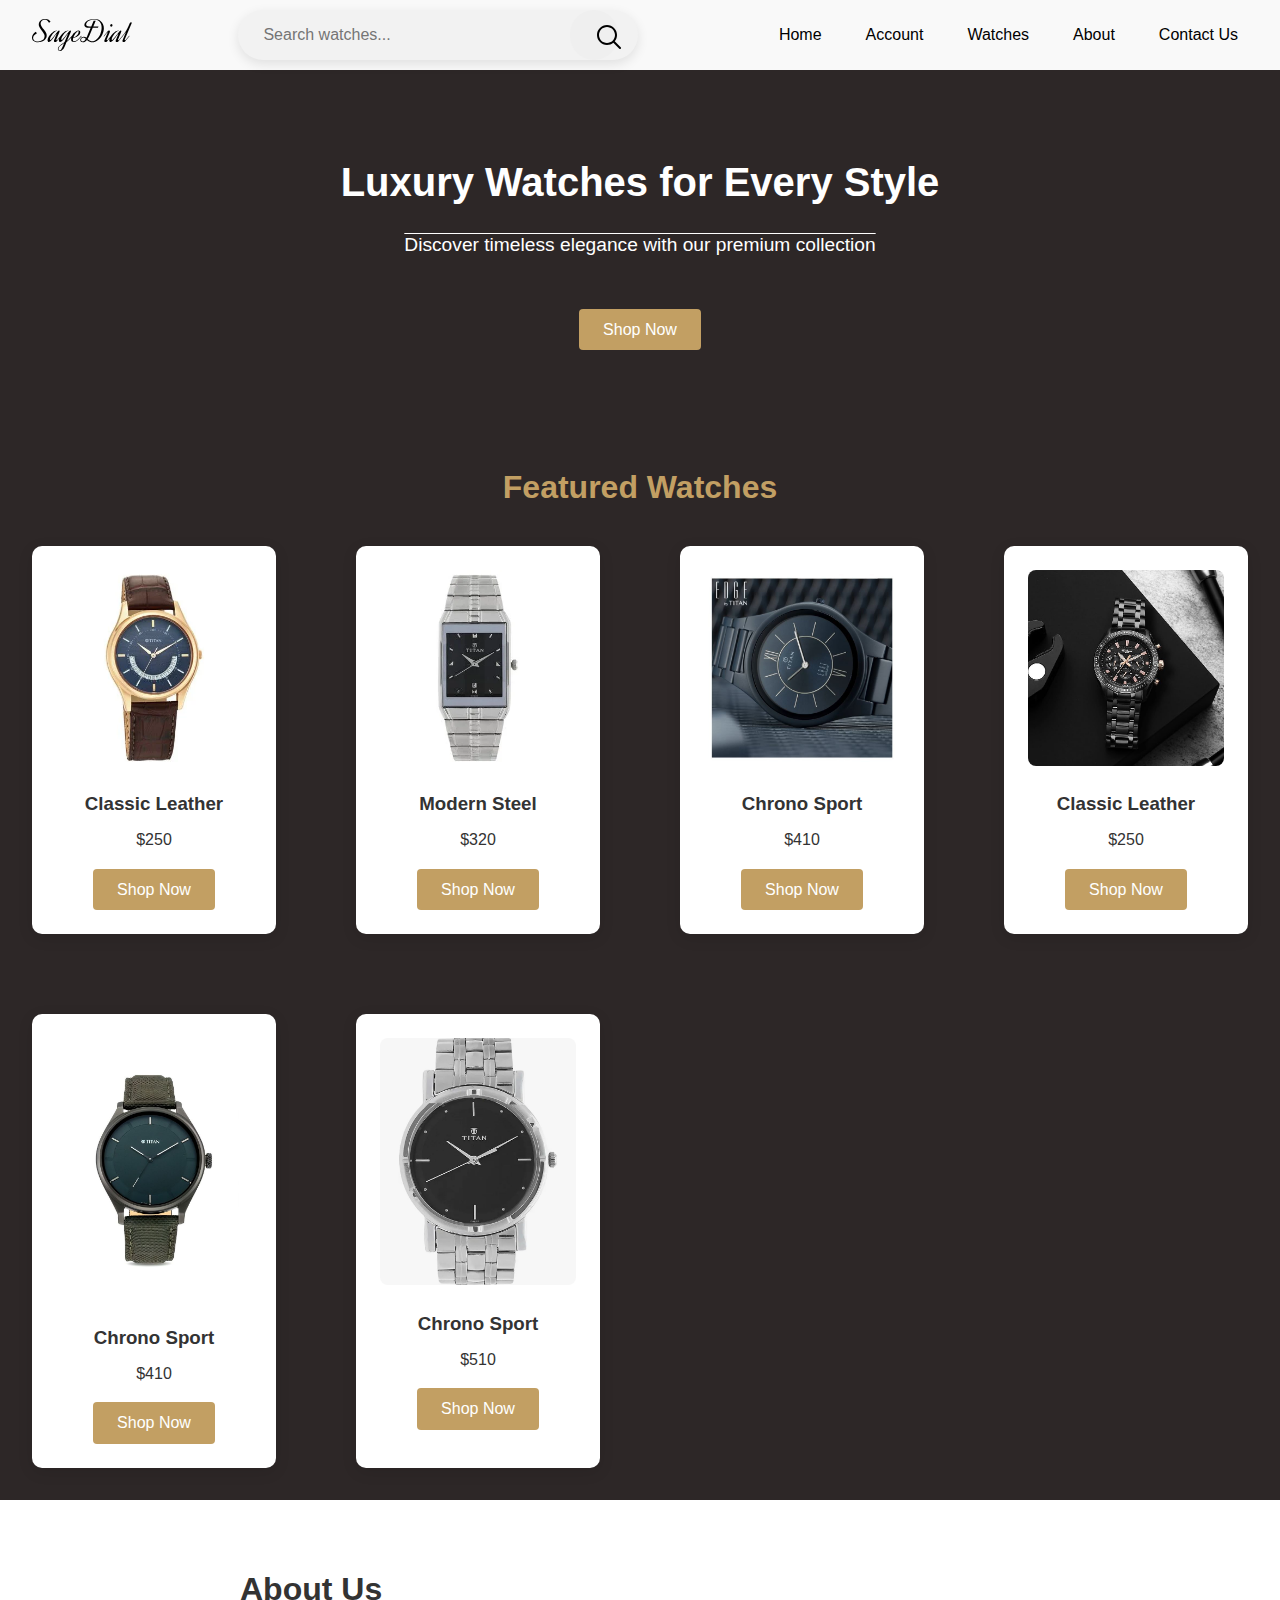
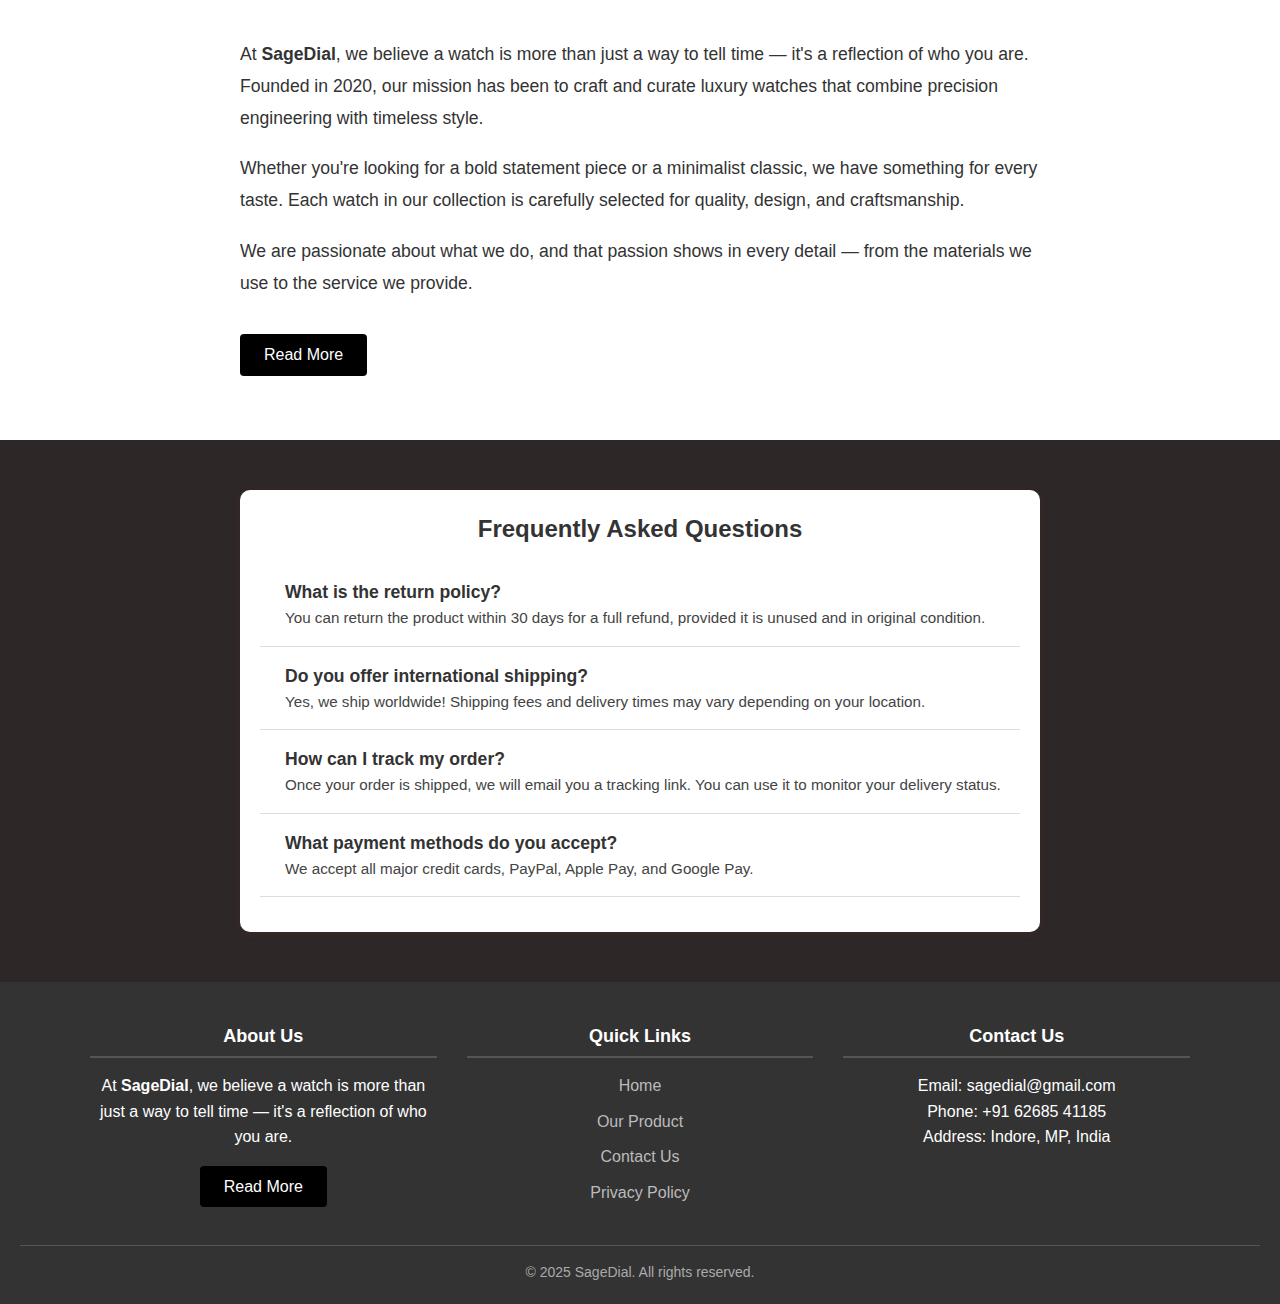
==== index.html @ c4737204 "Add files via upload" ====
<!DOCTYPE html>
<html lang="en">

<head>
  <meta charset="UTF-8" />
  <meta name="viewport" content="width=device-width, initial-scale=1.0" />
  <title>Watch Store</title>
  <link rel="stylesheet" href="style.css" />
</head>

<body>
  <header>
    <img src="text.svg" alt="logo" style="width: 100px;">
    <search>
      <div class="search-container">
        <input type="text" placeholder="Search watches..." class="search-input">
        <button class="search-button"><img src="icons8-search.svg" alt=""></button>
      </div>
    </search>
    <!-- <nav>
      <a href="index.html">Home</a>
      <a href="index.html">Account</a>
      <a href="product.html">Watches</a>
      <a href="about.html">About</a>
      <a href="contact.html">Contact</a>
    </nav> -->
    <nav>
      <ul>
        <li><a href="index.html">Home</a></li>
        <li>
          <a href="index.html">Account</a>
          <ul>
            <li><a href="singup.html">Sign Up</a></li>
            <li><a href="singin.html">Sign In</a></li>
          </ul>
        </li>
        <li><a href="product.html">Watches</a></li>
        <li><a href="about.html">About</a></li>
        <li><a href="contact.html">Contact Us</a></li>
      </ul>
    </nav>

  </header>

  <section class="hero">
    <!-- <video src="watch.mp4" style="width: 100%; height: 10px;"></video> -->
    <h2>Luxury Watches for Every Style</h2>
    <p>Discover timeless elegance with our premium collection</p>
    <a href="product.html" class="shop-btn">Shop Now</a>
  </section>

  <section class="products">
    <h2>Featured Watches</h2>
    <div class="product-grid">
      <div class="product-card">
        <img src="1713WL01_1.webp" alt="Watch 1">
        <h3>Classic Leather</h3>
        <p>$250</p>
        <a href="product.html?id=1" class="shop-btn">Shop Now</a>
      </div>
      <div class="product-card">
        <img src="9151SM02_1.webp" alt="Watch 2">
        <h3>Modern Steel</h3>
        <p>$320</p>
        <a href="product.html?id=1" class="shop-btn">Shop Now</a>
      </div>
      <div class="product-card">
        <img src="Titan Ceramic Edge just got a bit more….jpeg" alt="Watch 3">
        <h3>Chrono Sport</h3>
        <p>$410</p>
        <a href="product.html?id=1" class="shop-btn">Shop Now</a>
      </div>
      <div class="product-card">
        <img src="Titan Octane Black Dial Chronograph Stainless Steel Watch for Men-NS90077KM04.jpeg" alt="Watch 1">
        <h3>Classic Leather</h3>
        <p>$250</p>
        <a href="product.html?id=1" class="shop-btn">Shop Now</a>
      </div>

      <div class="product-card">
        <img src="Titan watches for men.jpeg" alt="Watch 3">
        <h3>Chrono Sport</h3>
        <p>$410</p>
        <a href="product.html?id=1" class="shop-btn">Shop Now</a>
      </div>

      <div class="product-card">
        <img src="TITAN men's watch.jpeg" alt="Watch 3">
        <h3>Chrono Sport</h3>
        <p>$510</p>
        <a href="product.html?id=1" class="shop-btn">Shop Now</a>
      </div>


    </div>
  </section>

  <!-- <section class="about">
    <div class="about-container">
      <h2>About Us</h2>
      <p>
        At <strong>Elegant Timepieces</strong>, we believe a watch is more than just a way to tell time — it's a reflection of who you are. Founded in 2020, our mission has been to craft and curate luxury watches that combine precision engineering with timeless style.
      </p>
      <p>
        Whether you're looking for a bold statement piece or a minimalist classic, we have something for every taste. Each watch in our collection is carefully selected for quality, design, and craftsmanship.
      </p>
      <p>
        We are passionate about what we do, and that passion shows in every detail — from the materials we use to the service we provide.
      </p>
    </div>
  </section> -->
  <section class="about">
    <div class="about-container">
      <h2>About Us</h2>
      <p>
        At <strong>SageDial</strong>, we believe a watch is more than just a way to tell time — it's a
        reflection of who you are. Founded in 2020, our mission has been to craft and curate luxury watches that combine
        precision engineering with timeless style.
      </p>
      <p>
        Whether you're looking for a bold statement piece or a minimalist classic, we have something for every taste.
        Each watch in our collection is carefully selected for quality, design, and craftsmanship.
      </p>
      <p>
        We are passionate about what we do, and that passion shows in every detail — from the materials we use to the
        service we provide.
      </p>

      <!-- Read More Button -->
      <a href="about.html" class="read-more-btn">Read More</a>
    </div>
  </section>

  <section class="faq-section">
    <h2>Frequently Asked Questions</h2>

    <div class="faq-item">
      <input type="checkbox" id="faq1">
      <label for="faq1" class="faq-question">What is the return policy?</label>
      <div class="faq-answer">
        <p>You can return the product within 30 days for a full refund, provided it is unused and in original condition.
        </p>
      </div>
    </div>

    <div class="faq-item">
      <input type="checkbox" id="faq2">
      <label for="faq2" class="faq-question">Do you offer international shipping?</label>
      <div class="faq-answer">
        <p>Yes, we ship worldwide! Shipping fees and delivery times may vary depending on your location.</p>
      </div>
    </div>

    <div class="faq-item">
      <input type="checkbox" id="faq3">
      <label for="faq3" class="faq-question">How can I track my order?</label>
      <div class="faq-answer">
        <p>Once your order is shipped, we will email you a tracking link. You can use it to monitor your delivery
          status.</p>
      </div>
    </div>

    <div class="faq-item">
      <input type="checkbox" id="faq4">
      <label for="faq4" class="faq-question">What payment methods do you accept?</label>
      <div class="faq-answer">
        <p>We accept all major credit cards, PayPal, Apple Pay, and Google Pay.</p>
      </div>
    </div>

  </section>
  <!-- <footer>
    <p>&copy; 2025 SageDial. All rights reserved.</p>
  </footer> -->
  <footer class="site-footer">
    <div class="footer-container">

      <div class="footer-section">
        <!-- <section class="about"> -->
          <!-- <div class="about-container"> -->
            <h3>About Us</h3>
            <p>
              At <strong>SageDial</strong>, we believe a watch is more than just a way to tell time — it's a
              reflection of who you are.
            </p>
            <a href="about.html" class="read-more-btn">Read More</a>
          <!-- </div> -->
        <!-- </section> -->
      </div>

      <div class="footer-section">
        <h3>Quick Links</h3>
        <ul>
          <li><a href="index.html">Home</a></li>
          <li><a href="product.html">Our Product</a></li>
          <li><a href="contact.html">Contact Us</a></li>
          <li><a href="privacy.html">Privacy Policy</a></li>
        </ul>
      </div>

      <div class="footer-section">
        <h3>Contact Us</h3>
        <p>Email: sagedial@gmail.com</p>
        <p>Phone: +91 62685 41185</p>
        <p>Address: Indore, MP, India</p>
      </div>

    </div>

    <div class="footer-bottom">
      <p>&copy; 2025 SageDial. All rights reserved.</p>
    </div>
  </footer>
  
</body>

</html>
---- style.css ----
* {
    margin: 0;
    padding: 0;
    box-sizing: border-box;
  }
  
  body {
    font-family: 'Segoe UI', sans-serif;
    background-color: #2d2727;
    color: #333;
    line-height: 1.6;
  }
  
  header {
    height: 70px;
    background-color: #f9f9f9;
    color: white;
    padding: 1rem 2rem;
    display: flex;
    justify-content: space-between;
    align-items: center;
  }
  
  header nav a {
    color: rgb(0, 0, 0);
    margin-left: 1.5rem;
    text-decoration: none;
    font-weight: 500;
  }
  
  .hero {
    /* background: url('Titan\ Octane\ Black\ Dial\ Chronograph\ Stainless\ Steel\ Watch\ for\ Men-NS90077KM04.jpeg') center/cover no-repeat; */
    color:  #ffffff;
    /* color:  #c29f63; */
    text-align: center;
    padding: 5rem 2rem;
    /* height: 250px; */
  }
  
  .hero h2 {
    font-size: 2.5rem;
    margin-bottom: 1rem;
  }
  
  .hero p {
    text-decoration: overline;
    font-size: 1.2rem;
    margin-bottom: 2rem;
  }
  
  .btn {
    background-color: #c29f63;
    color: white;
    padding: 0.8rem 2rem;
    text-decoration: none;
    border-radius: 5px;
    font-weight: bold;
  }
  
  .products {
    padding: 2rem 2rem;
    text-align: center;
  }
  
  .products h2 {
    color: #c29f63;
    font-size: 2rem;
    margin-bottom: 2rem;
  }
  
  .product-grid {
    display: grid;
    grid-template-columns: repeat(auto-fit, minmax(240px, 1fr));
    gap: 5rem;
  }
  
  .product-card {
    background-color: white;
    padding: 1.5rem;
    border-radius: 10px;
    box-shadow: 0 4px 15px rgba(0,0,0,0.1);
    transition: transform 0.2s;
  }
  
  .product-card:hover {
    transform: translateY(-5px);
  }
  
  .product-card img {
    max-width: 100%;
    border-radius: 8px;
    margin-bottom: 1rem;
  }
  
  .product-card h3 {
    margin-bottom: 0.5rem;
  }
  
  /* .product-card button {
    margin-top: 100px;
    padding: 10px;
    border: none;
    background-color: #333;
    color: white;
    border-radius: 5px;
    cursor: pointer;
  } */
  
  .about {
    padding: 4rem 2rem;
    background-color: #fff;
    color: #333;
  }
  
  .about-container {
    max-width: 800px;
    margin: 0 auto;
    text-align: left;
  }
  
  .about h2 {
    font-size: 2rem;
    margin-bottom: 1.5rem;
  }
  
  .about p {
    margin-bottom: 1.2rem;
    font-size: 1.1rem;
    line-height: 1.8;
  }


  footer {
    text-align: center;
    padding: 1.5rem 2rem;
    background-color: #111;
    color: white;
  }
   /* footer */


  .site-footer {
    background-color: #333;
    color: #fff;
    padding: 40px 20px 20px;
    margin-top: 50px;
  }
  
  .footer-container {
    display: flex;
    flex-wrap: wrap;
    justify-content: space-between;
    max-width: 1100px;
    margin: auto;
    gap: 30px;
  }
  
  .footer-section {
    flex: 1;
    min-width: 150px;
  }
  
  .footer-section h3 {
    margin-bottom: 15px;
    font-size: 18px;
    border-bottom: 2px solid #555;
    padding-bottom: 5px;
  }
  
  .footer-section ul {
    list-style: none;
    padding: 0;
  }
  
  .footer-section ul li {
    margin-bottom: 10px;
  }
  
  .footer-section ul li a {
    color: #bbb;
    text-decoration: none;
    transition: color 0.3s;
  }
  
  .footer-section ul li a:hover {
    color: #fff;
  }
  
  .footer-bottom {
    text-align: center;
    margin-top: 30px;
    font-size: 14px;
    border-top: 1px solid #555;
    padding-top: 15px;
    color: #aaa;
  }
  
  .read-more-btn {
    display: inline-block;
    margin-top: 1rem;
    padding: 0.5rem 1.5rem;
    background-color: #000; /* Change to match your theme */
    color: #fff;
    text-decoration: none;
    border-radius: 4px;
    transition: background-color 0.3s ease;
  }
  
  .read-more-btn:hover {
    background-color: #444;
  }

 .shop-btn{
    display: inline-block;
    margin-top: 1rem;
    padding: 0.5rem 1.5rem;
    background-color: #c29f63; /* Change to match your theme */
    color: #fff;
    text-decoration: none;
    border-radius: 4px;
    transition: background-color 0.3s ease;
  }
  .faq-section {
    max-width: 800px;
    margin: 50px auto;
    padding: 20px;
    background: white;
    border-radius: 10px;
    box-shadow: 0 2px 10px rgba(222, 41, 41, 0.1);
  }
  
  .faq-section h2 {
    text-align: center;
    margin-bottom: 30px;
  }
  
  .faq-item {
    border-bottom: 1px solid #ddd;
    margin-bottom: 15px;
    padding-bottom: 15px;
  }
  
  .faq-question {
    display: block;
    font-weight: bold;
    font-size: 1.1rem;
    cursor: pointer;
    position: relative;
    padding-left: 25px;
  }
  
  /* .faq-question::before {
    content: "+";
    position: absolute;
    left: 0;
    top: 0;
    font-size: 1.2rem;
    color: #333;
  } */
  
  .faq-item input[type="checkbox"] {
    display: none;
  }
  
  /* .faq-item input[type="checkbox"]:checked + .faq-question::before {
    content: "-";
  } */
  
  .faq-answer {
    max-height: 100px; /* Adjust this value based on your content */
    overflow: hidden;
    transition: max-height 0.3s ease;
    color: #444;
    font-size: 0.95rem;
    padding-left: 25px;
  }
  
  /* .faq-item input[type="checkbox"]:checked ~ .faq-answer {
    max-height: 200px;
    margin-top: 10px;
  } */

  .search-container {
    display: flex;
    justify-content: center;
    align-items: center;
    margin: 5px auto;
    /* max-width: 400px; */
    width: 400px;
    height: 50px;
    padding: 20px;
    border-radius: 50px;
    background-color: #f2f2f2;
    box-shadow: 0 4px 12px rgba(0, 0, 0, 0.1);
  }
  
  .search-input {
    flex: 1;
    padding: 5px 5px;
    border: none;
    border-radius: 50px 0 0 50px;
    font-size: 16px;
    outline: none;
    background-color: transparent;
  }
  
  .search-button {
    padding: 12px 24px;
    width: 20px;
    height: 50px;
    border: none;
    border-radius: 50px;
    cursor: pointer;
    transition: background-color 0.3s ease;
  }

  nav ul {
    list-style-type: none;
    margin: 0;
    padding: 0;
    display: flex;
    /* background-color: #333; */
  }

  nav ul li {
    position: relative;
  }

  nav ul li a {
    display: block;
    padding: 10px 10px;
    text-decoration: none;
    color: rgb(0, 0, 0);
    /* background-color: #333; */
  }

  nav ul li a:hover {
    background-color: #edb958;
  }

  /* Dropdown menu */
  nav ul li ul {
    display: none;
    position: absolute;
    top: 100%;
    left: 0;
    min-width: 150px;
    z-index: 1000;
    /* background-color: #333; */
    /* flex-direction: column; */
  }

  nav ul li:hover > ul {
    display: block;
  }

  nav ul li ul li a {
    padding: 12px 16px;
  }
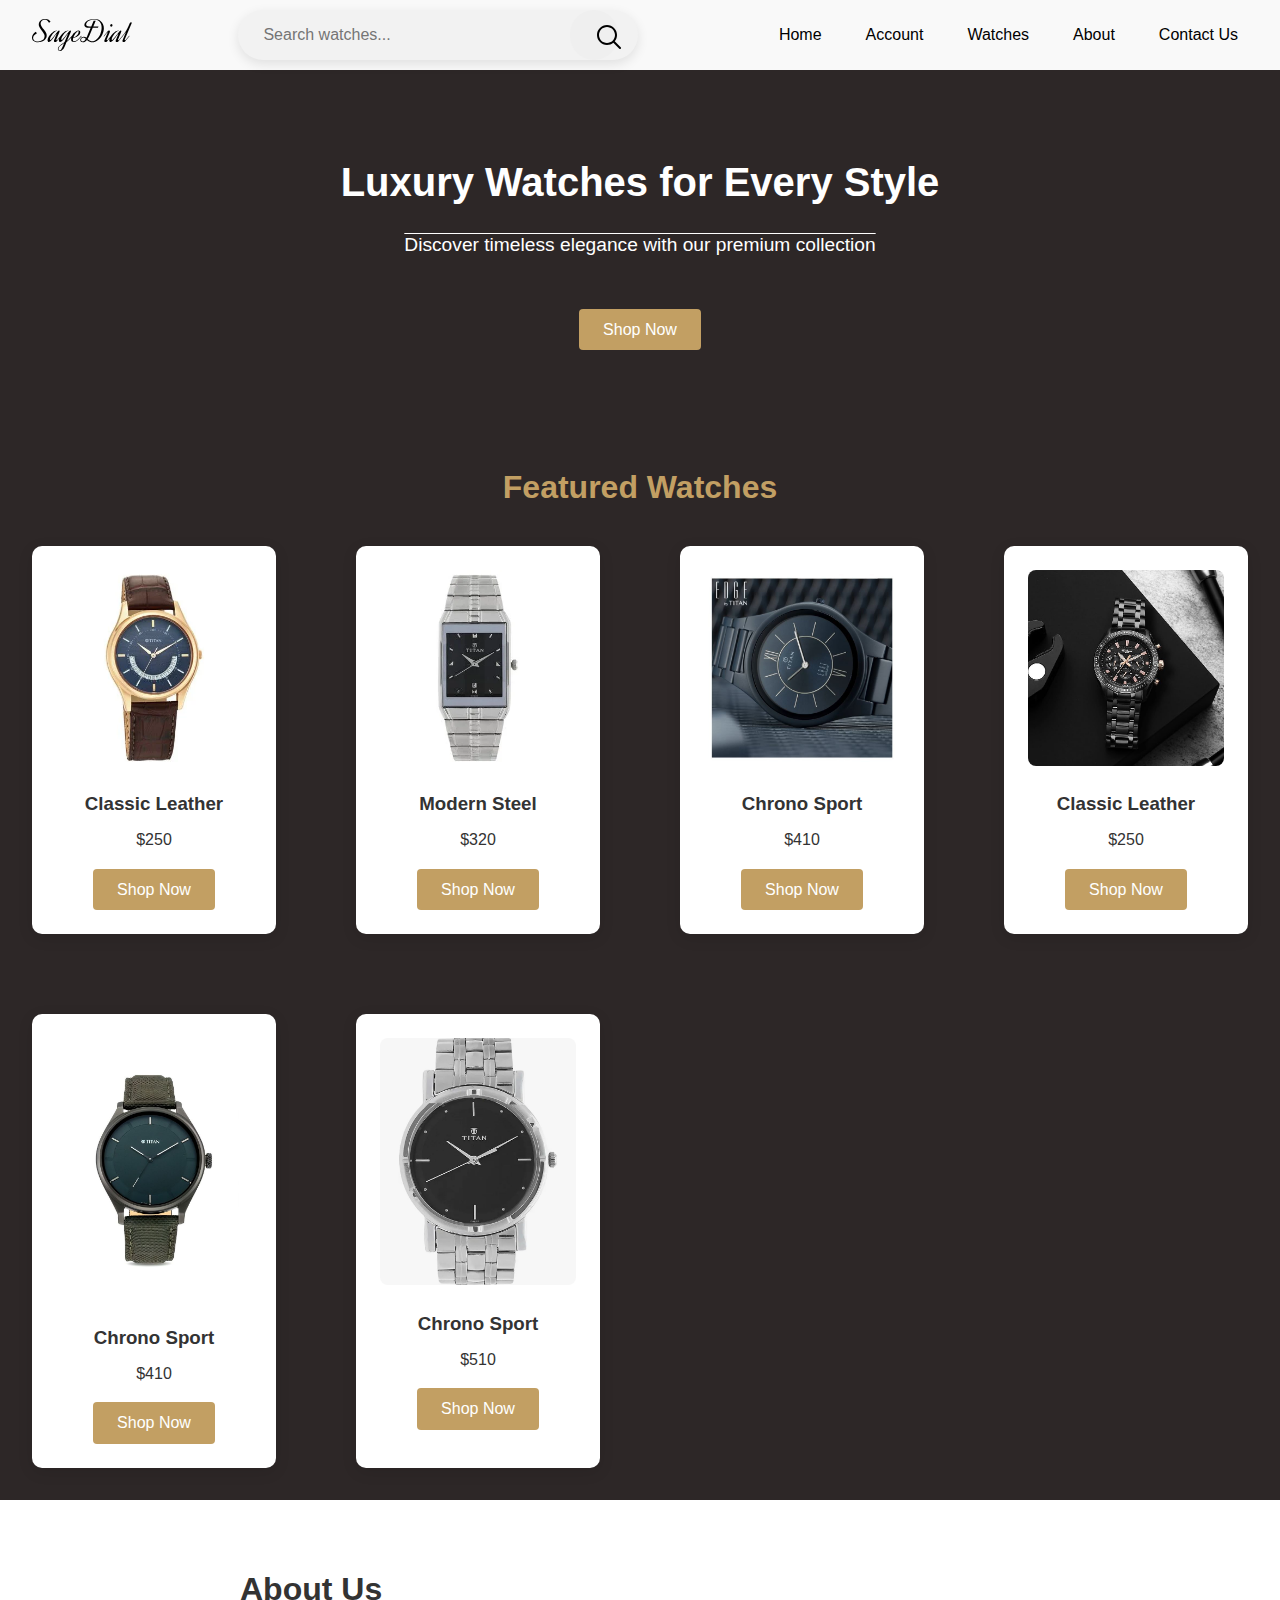
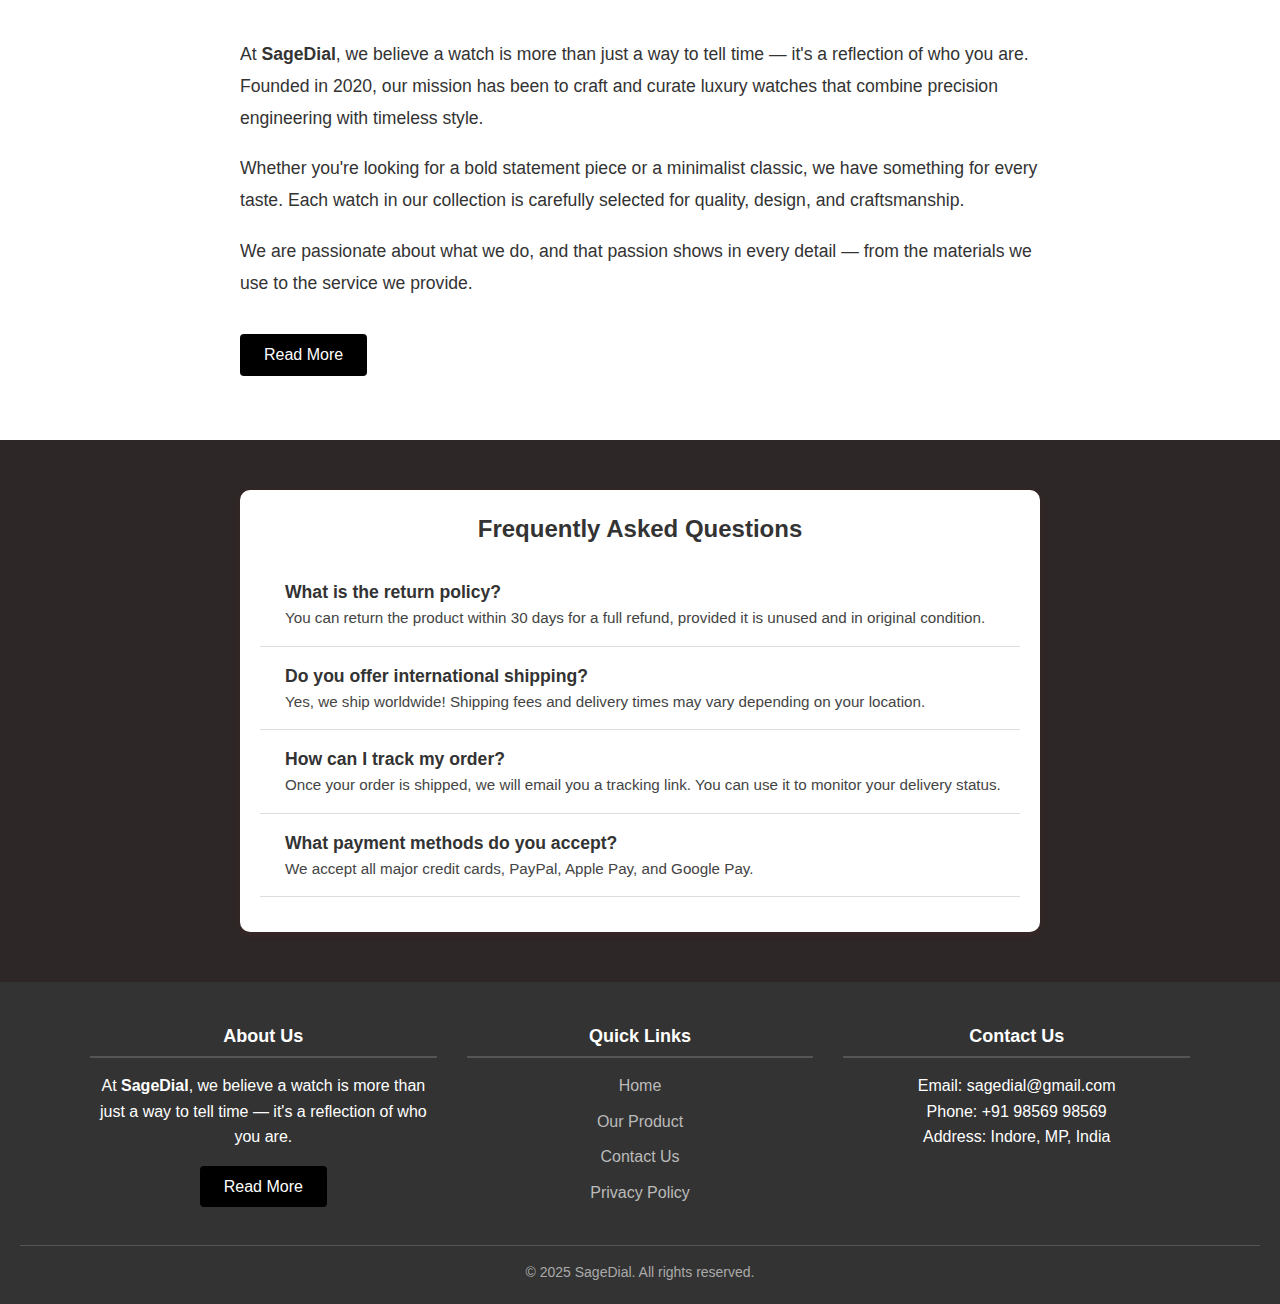
==== commit 1794f333: "Update index.html" ====
--- a/index.html
+++ b/index.html
@@ -201,7 +201,7 @@
       <div class="footer-section">
         <h3>Contact Us</h3>
         <p>Email: sagedial@gmail.com</p>
-        <p>Phone: +91 62685 41185</p>
+        <p>Phone: +91 98569 98569</p>
         <p>Address: Indore, MP, India</p>
       </div>
 
@@ -214,4 +214,4 @@
   
 </body>
 
-</html>+</html>
